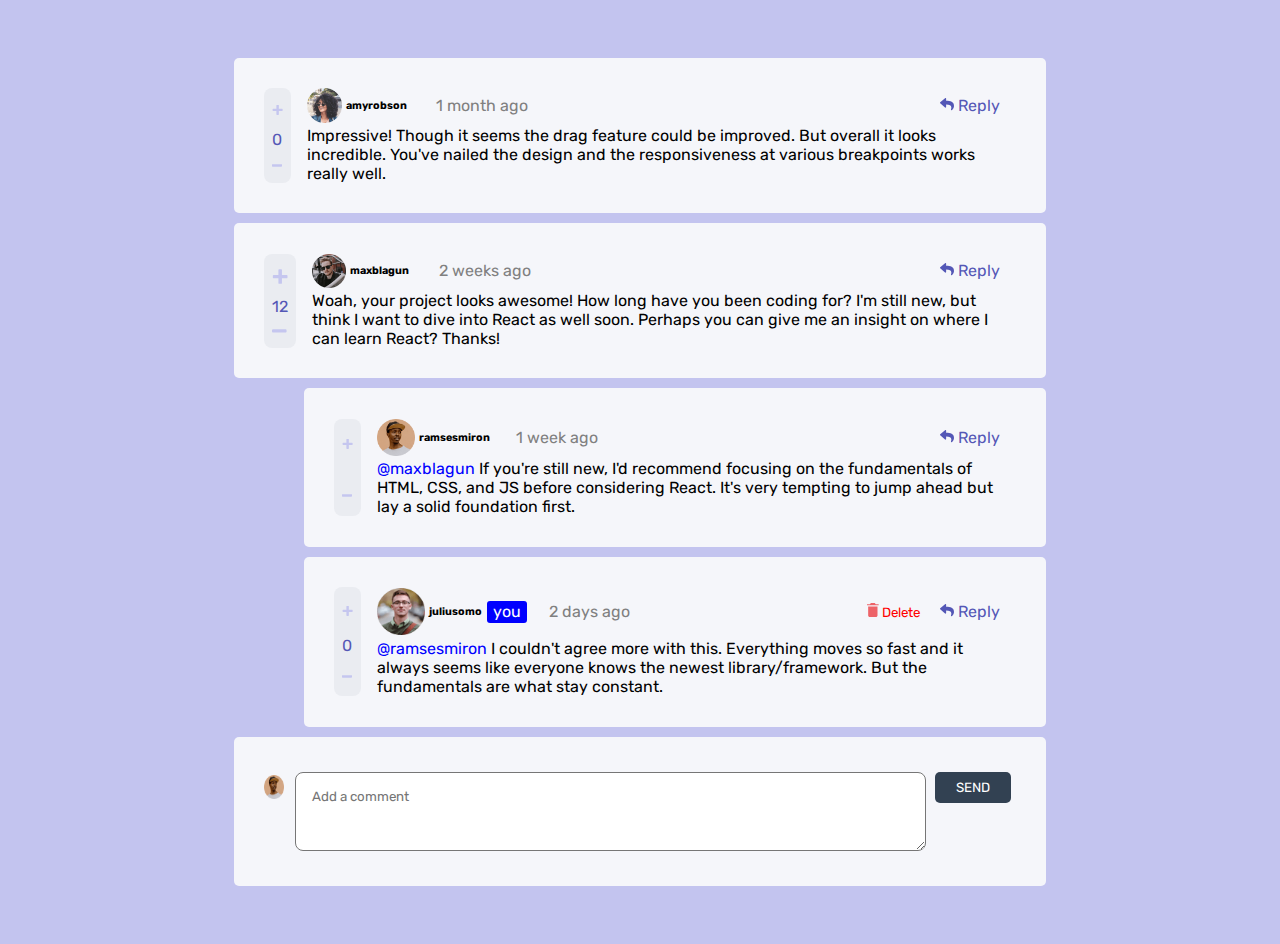
==== index.html @ 7545b10d "Most of the css is done and Javascript functionality on the process" ====
<!DOCTYPE html>
<html lang="en">
<head>
  <meta charset="UTF-8">
  <meta name="viewport" content="width=device-width, initial-scale=1.0"> <!-- displays site properly based on user's device -->

  <link rel="icon" type="image/png" sizes="32x32" href="./images/favicon-32x32.png">
  <link rel="stylesheet" href="style.css">
  
  <title>Frontend Mentor | Interactive comments section</title>

  <!-- Feel free to remove these styles or customise in your own stylesheet 👍 -->
  <style>
    .attribution { font-size: 11px; text-align: center; }
    .attribution a { color: hsl(228, 45%, 44%); }
  </style>
</head>
<body>

<div class="container">
  <div class="comments">
    <!-- Individual comment -->
    <div class="comment-amybroson comment">
    </div>


     <!-- REPLY TO ABOVE USER -->
      <div class="send-comment current-user">
        <img class=" avatar-img" src="images/avatars/image-ramsesmiron.png" alt="">

        <div class="send">
          <button class="send-btn amyrobson-text">REPLY</button>
        </div>
      </div>


    <!-- Individual Comment -->
    <div class="comment-maxblagun comment">
    </div>

    <!-- Individual reply -->
    <div class="comment-reply comment reply-section">
    </div>

    <!-- Individual reply -->
    <div class="comment-reply1 comment reply-section">
    </div>


    <!-- Add comment -->
    <div class="send-comment">
      <img class=" avatar-img" src="images/avatars/image-ramsesmiron.png" alt="">
      <textarea name="comment" id="" cols="10" rows="3" placeholder="Add a comment"></textarea>
      <div class="send">
        <button class="send-btn">SEND</button>
      </div>
    </div>

  </div>
</div>

  

  <script src="main.js"></script>
</body>
</html>
---- style.css ----
@import url('https://fonts.googleapis.com/css2?family=Rubik:ital,wght@0,300;0,400;0,500;0,600;0,700;0,800;0,900;1,300;1,400;1,500;1,600;1,700;1,900&display=swap');

:root{
    /* PRIMARY COLORS */
--Moderate-blue: hsl(238, 40%, 52%);
--SoftRed: hsl(358, 79%, 66%);
--Light-grayish-blue: hsl(239, 57%, 85%);
--Pale-red: hsl(357, 100%, 86%);

/* NEUTRAL COLORS */
--Dark-blue: hsl(212, 24%, 26%);
--Grayish-Blue: hsl(211, 10%, 45%);
--Light-gray: hsl(223, 19%, 93%);
--Very-light-gray: hsl(228, 33%, 97%);
--White: hsl(0, 0%, 100%);



}

*{
    margin: 0;
    padding: 0;
    box-sizing: border-box;
    font-family: "Rubik" ;
}

body{
    background: var(--Light-grayish-blue);
}
.container{
    max-width: 1300px;
    margin: auto;
    /* background-color: var(--Light-grayish-blue); */
    /* height: 100vh; */
    display: flex;
    flex-direction: column;
    justify-content: space-between;
}

.comments{
    width: 65%;
    margin: 3rem auto;  
}

.comment{
    display: flex;
    justify-content: space-between;
     background-color: var(--Very-light-gray);
     padding: 1.9rem;
    border-radius: 5px;
    margin: 10px;
}
.comment:hover{
   box-shadow: 0 8px 16px 0 rgba(0,0,0,0.2);

}
.votes{
    background-color: var(--Light-gray);
    color: var(--Grayish-Blue);
    padding: 8px;
    border-radius: 8px;
    display: flex;
    flex-direction: column;
    justify-content: space-around;
    
}
.votes-count{
    color: var(--Moderate-blue);
}
.main-comment{
    display: flex;
    flex-direction: column;
    margin: 0 1rem;
}
.profile{
    display: flex;
    justify-content: space-between;
    align-items: center;
}
.name-date{
    display: flex;
    justify-content: center;
    align-items: center;

}
.name-pic{
    display: inherit;
    align-items: inherit;
    /* justify-content: space-around; */
}
.date{
    color: gray;
    /* margin: 0 .31rem ; */
}
.avatar-img{
    width: 30%;
    padding-right: 4px;
}
.comment-text{
    margin-top: 3px;
}


.reply-comment{
cursor: pointer;
color: var(--Moderate-blue);
}
.send-comment{
    display: flex;
     background-color: var(--Very-light-gray);
     padding: 1.9rem;
    border-radius: 5px;
    margin: 10px;
}

.send-btn{
    background-color: var(--Dark-blue);
    padding: 8px  1.3rem;
    border: none;
    border-radius: 5px;
    color: white;
    /* margin: .5rem 0 0 .1rem */
    margin: .3rem;

}
textarea[name="comment"]{
    flex: 3;
    margin: .3rem;
    border-radius: 8px;
    padding: 1rem;
}

.send-comment > img{
    width: 1.5rem;
    height: 1.5rem;
    margin: .5rem .1rem 0 0 ;
}
.cursor{
    cursor: pointer;
}
.mention{
    color: blue;
    cursor: pointer;
}
.you{
    background-color: blue;
    padding: .1rem .4rem;
    margin: 0 .3rem;
    color: white;
    border-radius: .19rem ;
}
.reply-section{
    margin-left: 5rem;
}
.current-user{
    display: none;
    transition: all 9s linear;
    transform: translate(-100px);
}
.del-btn{
    border: none;
    color: red;
    background-color: transparent;
    margin: 1rem;
}
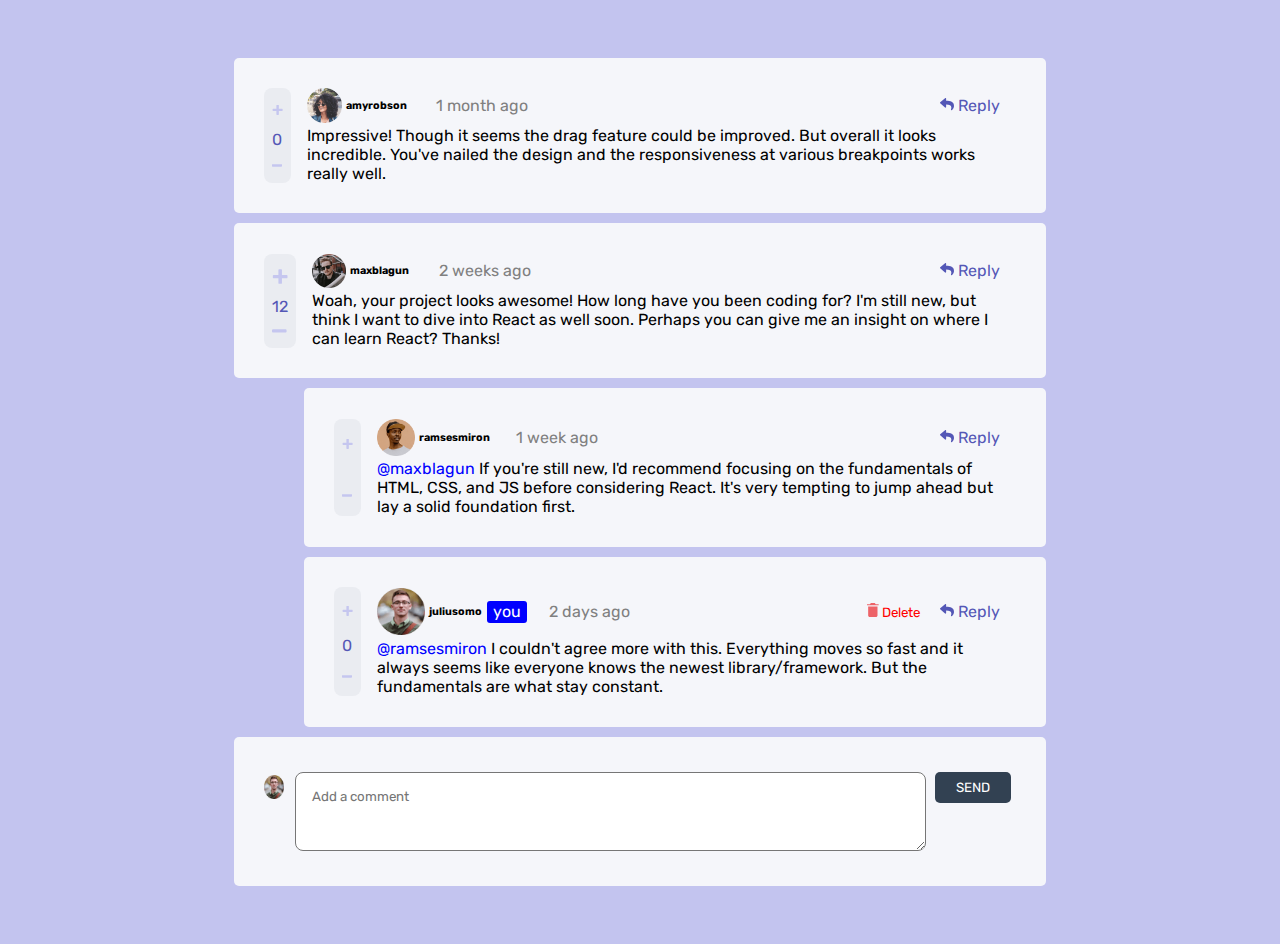
==== commit 0d0f46a7: "Most desktop interaction is done" ====
--- a/index.html
+++ b/index.html
@@ -19,40 +19,54 @@
 
 <div class="container">
   <div class="comments">
-    <!-- Individual comment -->
+    <!-- First comment -->
     <div class="comment-amybroson comment">
     </div>
 
+    <div class="new reply-section">
+      
+    </div>
 
-     <!-- REPLY TO ABOVE USER -->
+
+     <!-- REPLY TO ABOVE USER first comment -->
       <div class="send-comment current-user">
-        <img class=" avatar-img" src="images/avatars/image-ramsesmiron.png" alt="">
-
+        <img class=" avatar-img" src="images/avatars/image-juliusomo.png" alt="">
+        <textarea name="comment" id="reply-textarea" cols="10" rows="3" placeholder="Add a comment"></textarea>
         <div class="send">
-          <button class="send-btn amyrobson-text">REPLY</button>
+          <button class="send-btn" id="amyrobson-text">REPLY</button>
         </div>
       </div>
 
 
-    <!-- Individual Comment -->
+    <!-- Second Comment -->
     <div class="comment-maxblagun comment">
     </div>
 
-    <!-- Individual reply -->
-    <div class="comment-reply comment reply-section">
-    </div>
-
-    <!-- Individual reply -->
-    <div class="comment-reply1 comment reply-section">
-    </div>
+        <!-- Reply to second comment (one) -->
+        <div class="comment-reply comment reply-section">
+        </div>
+          
+    <!-- -->
+            <div class="send-comment reply-ram reply-section">
+              <img class=" avatar-img" src="images/avatars/image-juliusomo.png" alt="">
+              <textarea name="comment" id="" cols="10" rows="3" placeholder="Add a comment"></textarea>
+              <div class="send">
+                <button class="send-btn">SEND</button>
+              </div>
+            </div>
 
 
+        <!-- Reply to second comment (two) -->
+        <div class="comment-reply1 comment reply-section">
+        </div>
+
+        <div class="new-maxblagun"></div>
     <!-- Add comment -->
     <div class="send-comment">
-      <img class=" avatar-img" src="images/avatars/image-ramsesmiron.png" alt="">
-      <textarea name="comment" id="" cols="10" rows="3" placeholder="Add a comment"></textarea>
+      <img class=" avatar-img" src="images/avatars/image-juliusomo.png" alt="">
+      <textarea name="comment" id="replyMaxText" cols="10" rows="3" placeholder="Add a comment"></textarea>
       <div class="send">
-        <button class="send-btn">SEND</button>
+        <button class="send-btn cursor">SEND</button>
       </div>
     </div>
 
--- a/style.css
+++ b/style.css
@@ -163,4 +163,7 @@
     color: red;
     background-color: transparent;
     margin: 1rem;
+}
+.reply-ram{
+    display: none;
 }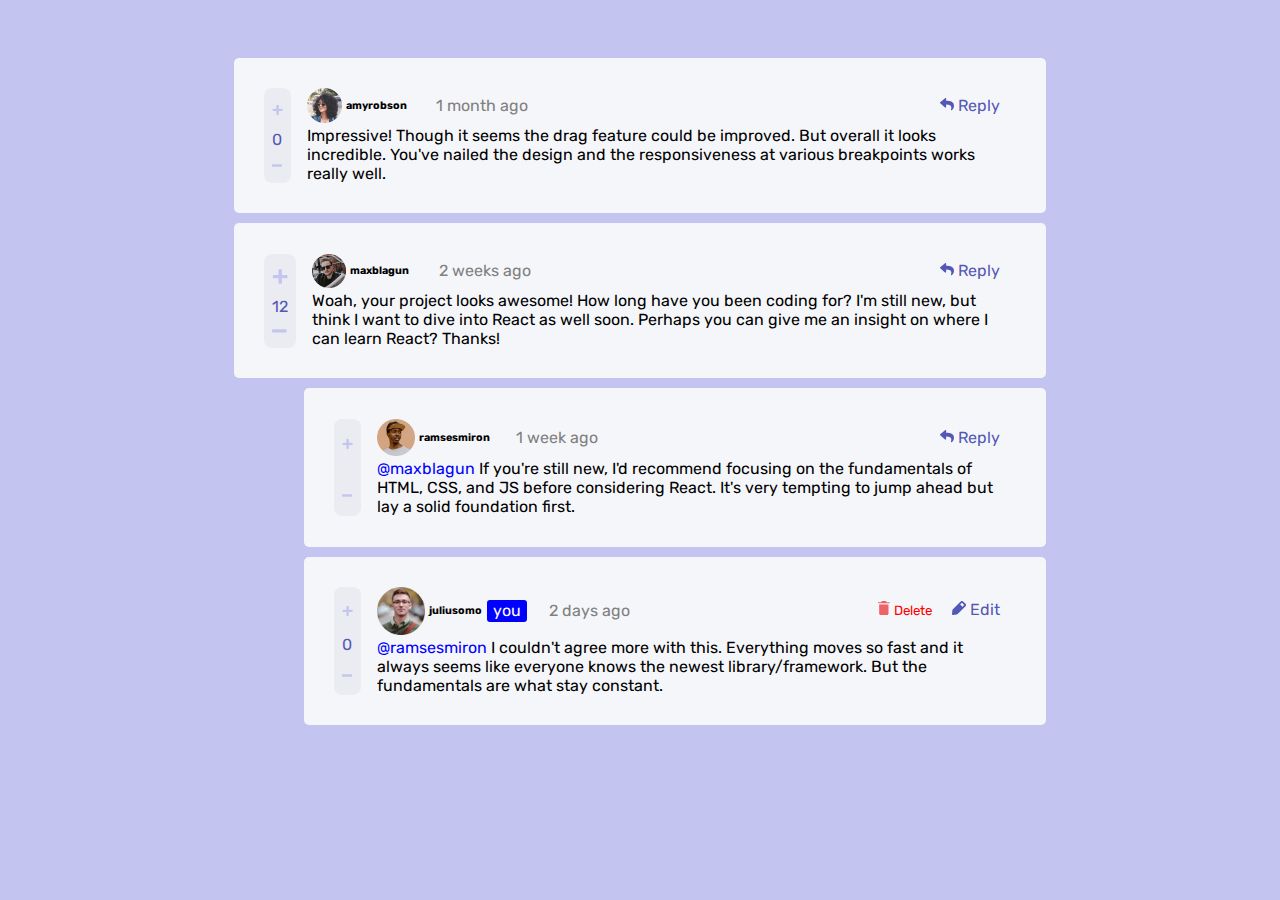
==== commit 8d618414: "All reply functionality added" ====
--- a/index.html
+++ b/index.html
@@ -16,6 +16,7 @@
   </style>
 </head>
 <body>
+
 
 <div class="container">
   <div class="comments">
@@ -46,29 +47,57 @@
         <div class="comment-reply comment reply-section">
         </div>
           
+        <div class="new-ram-reply  reply-section"> 
+          
+        </div>
     <!-- -->
             <div class="send-comment reply-ram reply-section">
               <img class=" avatar-img" src="images/avatars/image-juliusomo.png" alt="">
-              <textarea name="comment" id="" cols="10" rows="3" placeholder="Add a comment"></textarea>
+              <textarea name="comment" id="ram-text-reply" cols="10" rows="3" placeholder="Add a comment"></textarea>
               <div class="send">
-                <button class="send-btn">SEND</button>
+                <button id="ram-sec" class="send-btn">REPLY</button>
               </div>
             </div>
+            
 
 
         <!-- Reply to second comment (two) -->
         <div class="comment-reply1 comment reply-section">
         </div>
 
-        <div class="new-maxblagun"></div>
+        <div class="new-maxblagun reply-section"></div>
     <!-- Add comment -->
-    <div class="send-comment">
+    <div class="send-comment send-comment-max">
       <img class=" avatar-img" src="images/avatars/image-juliusomo.png" alt="">
       <textarea name="comment" id="replyMaxText" cols="10" rows="3" placeholder="Add a comment"></textarea>
       <div class="send">
-        <button class="send-btn cursor">SEND</button>
+        <button id="max" class="send-btn-max cursor">REPLY</button>
       </div>
     </div>
+
+    <div class="delete-confirm">
+      <!--  -->
+      <div class="del-comment">
+        <h3>Delete comment</h3>
+      </div>
+      <!--  -->
+      <div class="del-para">
+        <p>
+          Are you sure you want to delete this comment? This will remove the comment and can't be undone.
+        </p>
+      </div>
+      
+      <!--  -->
+      <div class="del-btns">
+        <button class="no">NO, CANCEL</button>
+        <button class="yes">YES, DELETE</button>
+
+      </div>
+
+
+
+    </div>
+
 
   </div>
 </div>
--- a/style.css
+++ b/style.css
@@ -106,7 +106,7 @@
 cursor: pointer;
 color: var(--Moderate-blue);
 }
-.send-comment{
+.send-comment, .send-comment-max{
     display: flex;
      background-color: var(--Very-light-gray);
      padding: 1.9rem;
@@ -114,7 +114,7 @@
     margin: 10px;
 }
 
-.send-btn{
+.send-btn, .send-btn-max{
     background-color: var(--Dark-blue);
     padding: 8px  1.3rem;
     border: none;
@@ -124,6 +124,9 @@
     margin: .3rem;
 
 }
+ .send-comment-max{
+     display: none;
+ }
 textarea[name="comment"]{
     flex: 3;
     margin: .3rem;
@@ -155,15 +158,63 @@
 }
 .current-user{
     display: none;
-    transition: all 9s linear;
-    transform: translate(-100px);
+    transition: all .5s linear;
 }
 .del-btn{
     border: none;
     color: red;
     background-color: transparent;
-    margin: 1rem;
+    margin: 1rem 1rem 1rem 0;
 }
 .reply-ram{
     display: none;
+}
+
+.delete-confirm{
+    background-color: white;
+    display: none;
+    flex-direction: column;
+    padding: 1.9rem;
+    margin: auto;
+    width: 30%;
+    border-radius: 1.1rem;
+    position: fixed;
+    top: 50%;
+    transform: translate(50%, -50%);
+    box-shadow: 0 8px 16px 0 rgba(0,0,0,0.2);
+}
+.new-ram-reply{
+    display: none;
+}
+.del-comment{
+    color: var(--Dark-blue);
+    padding: 0 0 1rem 0;
+}
+.del-para{
+    padding: 0 0 1rem 0 ;
+}
+
+.del-btns{
+    display: flex;
+    justify-content: space-around;
+}
+.no{
+    background-color: var(--Dark-blue);
+    padding:.5rem 1.1rem;
+    border: none;
+    color: var(--White);
+    border-radius: .5rem;
+}
+.yes{
+    background-color: red;
+    padding:.5rem 1.1rem;
+    border: none;
+    color: var(--White);
+    border-radius: .5rem;
+}
+.no:hover{
+    background-color: var(--Grayish-Blue);
+}
+.yes:hover{
+    background-color: var(--Pale-red);
 }